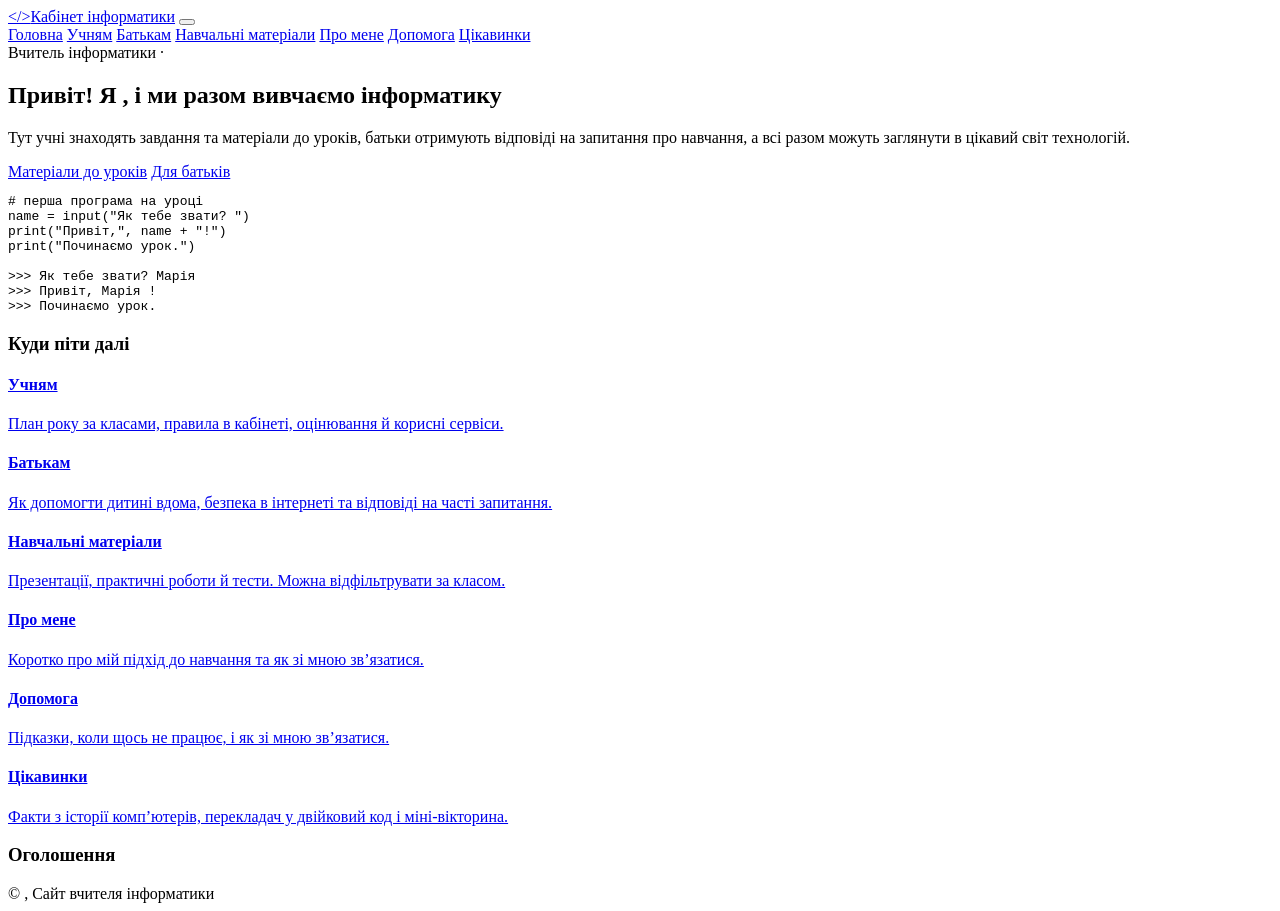
==== index.html @ 13287d4b "Add site files" ====
<!doctype html>
<html lang="uk">
<head>
  <meta charset="utf-8">
  <meta name="viewport" content="width=device-width, initial-scale=1">
  <title>Кабінет інформатики — Головна</title>
  <link rel="preconnect" href="https://fonts.googleapis.com">
  <link rel="preconnect" href="https://fonts.gstatic.com" crossorigin>
  <link rel="stylesheet" href="https://fonts.googleapis.com/css2?family=Unbounded:wght@500;600&family=Onest:wght@400;500;600&family=JetBrains+Mono:wght@400;500&display=swap">
  <link rel="stylesheet" href="style.css">
</head>
<body>
<header class="top">
  <div class="wrap bar">
    <a class="brand" href="index.html"><span class="mark" aria-hidden="true">&lt;/&gt;</span><span>Кабінет інформатики</span></a>
    <button class="theme" id="theme" type="button" aria-label="Змінити тему оформлення"></button>
    <nav class="tabs" id="tabs" aria-label="Розділи сайту">
      <a href="index.html" aria-current="page">Головна</a>
      <a href="students.html">Учням</a>
      <a href="parents.html">Батькам</a>
      <a href="materials.html">Навчальні матеріали</a>
      <a href="about.html">Про мене</a>
      <a href="help.html">Допомога</a>
      <a href="fun.html">Цікавинки</a>
    </nav>
  </div>
</header>

<main class="wrap">
  <section id="home" class="page" aria-labelledby="h-home">
    <div class="hero">
      <div class="stack">
        <span class="eyebrow">Вчитель інформатики · <span data-fill="school"></span></span>
        <h1 id="h-home">Привіт! Я <span data-fill="name"></span>, і ми разом вивчаємо інформатику</h1>
        <p class="lead">Тут учні знаходять завдання та матеріали до уроків, батьки отримують відповіді на запитання про навчання, а всі разом можуть заглянути в цікавий світ технологій.</p>
        <div class="row">
          <a class="btn fill" href="materials.html">Матеріали до уроків</a>
          <a class="btn line" href="parents.html">Для батьків</a>
        </div>
      </div>
      <div class="code" aria-label="Приклад програми мовою Python">
        <div class="dots" aria-hidden="true"><i></i><i></i><i></i></div>
        <pre><span class="dim"># перша програма на уроці</span>
name = <span class="kw">input</span>(<span class="str">"Як тебе звати? "</span>)
<span class="kw">print</span>(<span class="str">"Привіт,"</span>, name + <span class="str">"!"</span>)
<span class="kw">print</span>(<span class="str">"Починаємо урок."</span>)

<span class="dim">&gt;&gt;&gt; Як тебе звати? Марія</span>
<span class="dim">&gt;&gt;&gt; Привіт, Марія !</span>
<span class="dim">&gt;&gt;&gt; Починаємо урок.</span></pre>
      </div>
    </div>

    <div class="block">
      <h3>Куди піти далі</h3>
      <div class="grid">
        <a class="card qlink t-sage" href="students.html"><h4>Учням</h4><p>План року за класами, правила в кабінеті, оцінювання й корисні сервіси.</p></a>
        <a class="card qlink t-mint" href="parents.html"><h4>Батькам</h4><p>Як допомогти дитині вдома, безпека в інтернеті та відповіді на часті запитання.</p></a>
        <a class="card qlink t-butter" href="materials.html"><h4>Навчальні матеріали</h4><p>Презентації, практичні роботи й тести. Можна відфільтрувати за класом.</p></a>
        <a class="card qlink t-mint" href="about.html"><h4>Про мене</h4><p>Коротко про мій підхід до навчання та як зі мною зв’язатися.</p></a>
        <a class="card qlink t-butter" href="help.html"><h4>Допомога</h4><p>Підказки, коли щось не працює, і як зі мною зв’язатися.</p></a>
        <a class="card qlink t-sage" href="fun.html"><h4>Цікавинки</h4><p>Факти з історії комп’ютерів, перекладач у двійковий код і міні-вікторина.</p></a>
      </div>
    </div>

    <div class="block">
      <h3>Оголошення</h3>
      <div class="news" id="news"></div>
    </div>
  </section>
</main>

<footer>
  <div class="wrap">
    <span>© <span id="year"></span> <span data-fill="name"></span>, <span data-fill="school"></span></span>
    <span>Сайт вчителя інформатики</span>
  </div>
</footer>

<script src="script.js"></script>
</body>
</html>
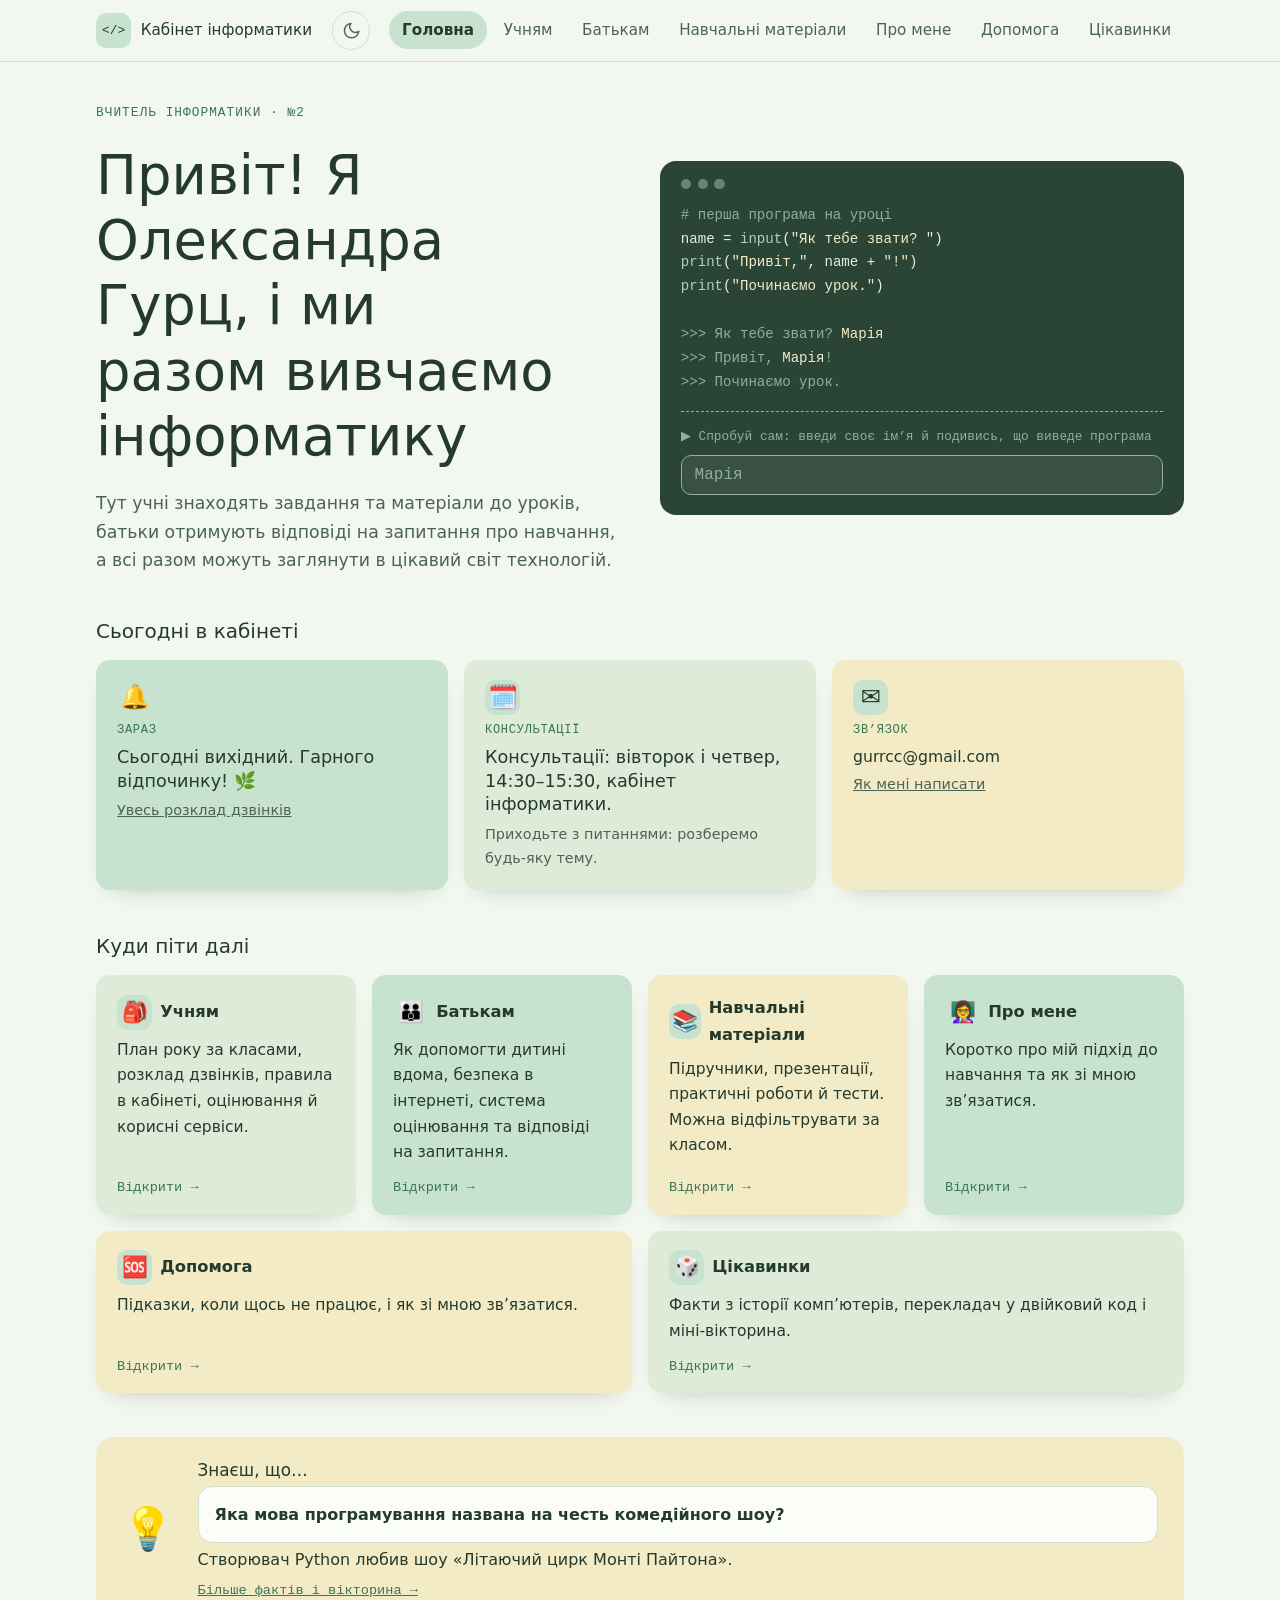
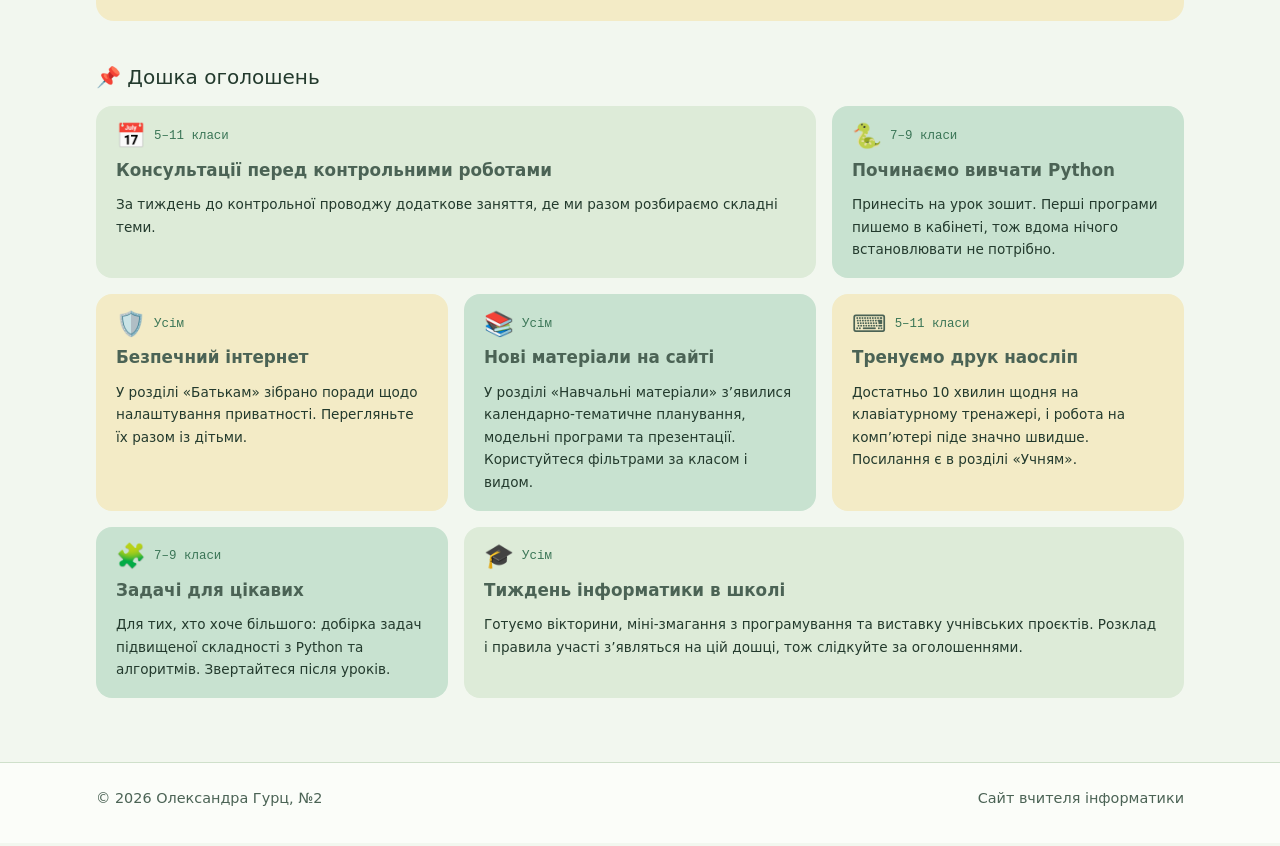
==== commit f04c2d6e: "Оновлено матеріали та сторінки" ====
--- a/index.html
+++ b/index.html
@@ -8,6 +8,51 @@
   <link rel="preconnect" href="https://fonts.gstatic.com" crossorigin>
   <link rel="stylesheet" href="https://fonts.googleapis.com/css2?family=Unbounded:wght@500;600&family=Onest:wght@400;500;600&family=JetBrains+Mono:wght@400;500&display=swap">
   <link rel="stylesheet" href="style.css">
+  <style>
+    /* Стилі лише для головної сторінки; кольори беруться зі змінних теми сайту */
+    .demo { display: flex; flex-direction: column; gap: 0.45rem; margin-top: 1rem; padding-top: 0.9rem; border-top: 1px dashed var(--code-dim); }
+    .demo label { font-size: 0.8rem; color: var(--code-dim); }
+    .code .inp { background: rgba(255, 255, 255, 0.07); color: var(--code-ink); border-color: var(--code-dim); }
+    .code .inp::placeholder { color: var(--code-dim); }
+    .code .hl { color: var(--code-str); }
+    .info { display: grid; gap: 1rem; grid-template-columns: repeat(auto-fit, minmax(min(100%, 250px), 1fr)); }
+    .info .card { gap: 0.35rem; }
+    .info .ico { font-size: 1.5rem; line-height: 1; }
+    .info .lab { font-family: var(--f-mono); font-size: 0.75rem; letter-spacing: 0.06em; text-transform: uppercase; color: var(--accent); }
+    .info .big { font-family: var(--f-display); font-size: 1.1rem; font-weight: 500; line-height: 1.35; color: var(--ink); }
+    .info .big b { color: var(--accent); }
+    .info .small { font-size: 0.9rem; color: var(--ink-2); }
+    .qgrid { display: grid; gap: 1rem; grid-template-columns: repeat(12, minmax(0, 1fr)); }
+    .qgrid > .qlink { grid-column: span 3; }
+    .qgrid > .qlink:nth-child(n+5) { grid-column: span 6; }
+    @media (max-width: 960px) { .qgrid > .qlink, .qgrid > .qlink:nth-child(n+5) { grid-column: span 6; } }
+    @media (max-width: 560px) { .qgrid > .qlink, .qgrid > .qlink:nth-child(n+5) { grid-column: span 12; } }
+    .qlink h4 { display: flex; align-items: center; gap: 0.5rem; }
+    .qlink .ico { font-size: 1.3rem; }
+    .qlink .go { margin-top: auto; padding-top: 0.4rem; font: 500 0.85rem var(--f-mono); color: var(--accent); }
+    .daily { display: grid; gap: 1.5rem; grid-template-columns: auto minmax(0, 1fr); align-items: center; padding: 1.4rem 1.6rem; border-radius: 18px; background: var(--butter); }
+    .daily .bulb { font-size: 2.6rem; line-height: 1; }
+    .daily h3 { font-size: 1.05rem; margin-bottom: 0.4rem; }
+    .daily .q { font-weight: 600; margin-bottom: 0.25rem; }
+    .daily .a { color: var(--ink); max-width: 68ch; }
+    .daily .more { margin-top: 0.6rem; font: 500 0.85rem var(--f-mono); }
+    @media (max-width: 520px) { .daily { grid-template-columns: 1fr; } }
+    .board { display: grid; gap: 1rem; grid-template-columns: repeat(auto-fill, minmax(min(100%, 300px), 1fr)); }
+    .note { position: relative; display: flex; flex-direction: column; gap: 0.55rem; padding: 1.1rem 1.25rem; border-radius: 16px; transition: transform 0.15s ease; }
+    .note:hover { transform: translateY(-2px); }
+    .note.pin { grid-column: span 2; box-shadow: inset 0 0 0 2px var(--accent); }
+    .note.wide { grid-column: span 2; }
+    .note-top { display: flex; flex-wrap: wrap; align-items: center; gap: 0.5rem; }
+    .note-ico { font-size: 1.5rem; line-height: 1; }
+    .note .tag { font: 500 0.78rem var(--f-mono); color: var(--accent); }
+    .note .badge { margin-left: auto; font: 600 0.72rem var(--f-mono); background: var(--surface); color: var(--ink); border-radius: 999px; padding: 0.12rem 0.6rem; }
+    .note .badge + .badge { margin-left: 0; }
+    .note h4 { margin: 0; font-size: 1.05rem; font-weight: 600; }
+    .note p { color: var(--ink); }
+    .note-date { margin-top: auto; padding-top: 0.3rem; font: 500 0.8rem var(--f-mono); color: var(--ink-2); }
+    @media (max-width: 700px) { .note.pin, .note.wide { grid-column: auto; } }
+    @media (prefers-reduced-motion: reduce) { .note { transition: none; } .note:hover { transform: none; } }
+  </style>
 </head>
 <body>
 <header class="top">
@@ -33,10 +78,6 @@
         <span class="eyebrow">Вчитель інформатики · <span data-fill="school"></span></span>
         <h1 id="h-home">Привіт! Я <span data-fill="name"></span>, і ми разом вивчаємо інформатику</h1>
         <p class="lead">Тут учні знаходять завдання та матеріали до уроків, батьки отримують відповіді на запитання про навчання, а всі разом можуть заглянути в цікавий світ технологій.</p>
-        <div class="row">
-          <a class="btn fill" href="materials.html">Матеріали до уроків</a>
-          <a class="btn line" href="parents.html">Для батьків</a>
-        </div>
       </div>
       <div class="code" aria-label="Приклад програми мовою Python">
         <div class="dots" aria-hidden="true"><i></i><i></i><i></i></div>
@@ -45,27 +86,65 @@
 <span class="kw">print</span>(<span class="str">"Привіт,"</span>, name + <span class="str">"!"</span>)
 <span class="kw">print</span>(<span class="str">"Починаємо урок."</span>)
 
-<span class="dim">&gt;&gt;&gt; Як тебе звати? Марія</span>
-<span class="dim">&gt;&gt;&gt; Привіт, Марія !</span>
+<span class="dim">&gt;&gt;&gt; Як тебе звати? </span><span class="hl" id="demoShow">Марія</span>
+<span class="dim">&gt;&gt;&gt; Привіт, </span><span class="hl" id="demoHi">Марія</span><span class="dim">!</span>
 <span class="dim">&gt;&gt;&gt; Починаємо урок.</span></pre>
+        <div class="demo">
+          <label for="demoName">▶ Спробуй сам: введи своє ім’я й подивись, що виведе програма</label>
+          <input class="inp" id="demoName" type="text" maxlength="20" placeholder="Марія" autocomplete="off">
+        </div>
+      </div>
+    </div>
+
+    <div class="block">
+      <h3>Сьогодні в кабінеті</h3>
+      <div class="info">
+        <div class="card t-mint">
+          <span class="ico" aria-hidden="true">🔔</span>
+          <span class="lab">Зараз</span>
+          <p class="big" id="homeBell" aria-live="polite">Завантаження…</p>
+          <a class="small" href="students.html#bells">Увесь розклад дзвінків</a>
+        </div>
+        <div class="card t-sage">
+          <span class="ico" aria-hidden="true">🗓️</span>
+          <span class="lab">Консультації</span>
+          <p class="big" data-fill="consult"></p>
+          <span class="small">Приходьте з питаннями: розберемо будь-яку тему.</span>
+        </div>
+        <div class="card t-butter">
+          <span class="ico" aria-hidden="true">✉️</span>
+          <span class="lab">Зв’язок</span>
+          <p class="big mono" style="font-size:0.98rem; overflow-wrap:anywhere" data-fill="email"></p>
+          <a class="small" href="help.html">Як мені написати</a>
+        </div>
       </div>
     </div>
 
     <div class="block">
       <h3>Куди піти далі</h3>
-      <div class="grid">
-        <a class="card qlink t-sage" href="students.html"><h4>Учням</h4><p>План року за класами, правила в кабінеті, оцінювання й корисні сервіси.</p></a>
-        <a class="card qlink t-mint" href="parents.html"><h4>Батькам</h4><p>Як допомогти дитині вдома, безпека в інтернеті та відповіді на часті запитання.</p></a>
-        <a class="card qlink t-butter" href="materials.html"><h4>Навчальні матеріали</h4><p>Презентації, практичні роботи й тести. Можна відфільтрувати за класом.</p></a>
-        <a class="card qlink t-mint" href="about.html"><h4>Про мене</h4><p>Коротко про мій підхід до навчання та як зі мною зв’язатися.</p></a>
-        <a class="card qlink t-butter" href="help.html"><h4>Допомога</h4><p>Підказки, коли щось не працює, і як зі мною зв’язатися.</p></a>
-        <a class="card qlink t-sage" href="fun.html"><h4>Цікавинки</h4><p>Факти з історії комп’ютерів, перекладач у двійковий код і міні-вікторина.</p></a>
+      <div class="grid qgrid">
+        <a class="card qlink t-sage" href="students.html"><h4><span class="ico" aria-hidden="true">🎒</span>Учням</h4><p>План року за класами, розклад дзвінків, правила в кабінеті, оцінювання й корисні сервіси.</p><span class="go">Відкрити →</span></a>
+        <a class="card qlink t-mint" href="parents.html"><h4><span class="ico" aria-hidden="true">👪</span>Батькам</h4><p>Як допомогти дитині вдома, безпека в інтернеті, система оцінювання та відповіді на запитання.</p><span class="go">Відкрити →</span></a>
+        <a class="card qlink t-butter" href="materials.html"><h4><span class="ico" aria-hidden="true">📚</span>Навчальні матеріали</h4><p>Підручники, презентації, практичні роботи й тести. Можна відфільтрувати за класом.</p><span class="go">Відкрити →</span></a>
+        <a class="card qlink t-mint" href="about.html"><h4><span class="ico" aria-hidden="true">👩‍🏫</span>Про мене</h4><p>Коротко про мій підхід до навчання та як зі мною зв’язатися.</p><span class="go">Відкрити →</span></a>
+        <a class="card qlink t-butter" href="help.html"><h4><span class="ico" aria-hidden="true">🆘</span>Допомога</h4><p>Підказки, коли щось не працює, і як зі мною зв’язатися.</p><span class="go">Відкрити →</span></a>
+        <a class="card qlink t-sage" href="fun.html"><h4><span class="ico" aria-hidden="true">🎲</span>Цікавинки</h4><p>Факти з історії комп’ютерів, перекладач у двійковий код і міні-вікторина.</p><span class="go">Відкрити →</span></a>
+      </div>
+    </div>
+
+    <div class="daily" id="daily" hidden>
+      <span class="bulb" aria-hidden="true">💡</span>
+      <div>
+        <h3>Знаєш, що…</h3>
+        <p class="q" id="dailyQ"></p>
+        <p class="a" id="dailyA"></p>
+        <p class="more"><a href="fun.html">Більше фактів і вікторина →</a></p>
       </div>
     </div>
 
     <div class="block">
-      <h3>Оголошення</h3>
-      <div class="news" id="news"></div>
+      <h3>📌 Дошка оголошень</h3>
+      <div class="board" id="news"></div>
     </div>
   </section>
 </main>
@@ -78,5 +157,52 @@
 </footer>
 
 <script src="script.js"></script>
+<script>
+(function () {
+  /* 1. Інтерактивна демо-програма в блоці з кодом */
+  const inp = document.getElementById('demoName');
+  const show = document.getElementById('demoShow');
+  const hi = document.getElementById('demoHi');
+  if (inp && show && hi) {
+    inp.addEventListener('input', () => {
+      const v = inp.value.trim() || 'Марія';
+      show.textContent = v;
+      hi.textContent = v;
+    });
+  }
+
+  /* 2. Що зараз: урок чи перерва. Час уроків змінюйте тут (і так само в students.html). */
+  const LESSONS = [
+    ['08:30', '09:15'], ['09:25', '10:10'], ['10:30', '11:15'], ['11:35', '12:20'],
+    ['12:30', '13:15'], ['13:25', '14:10'], ['14:20', '15:05']
+  ];
+  const toMin = t => { const [h, m] = t.split(':').map(Number); return h * 60 + m; };
+  const bell = document.getElementById('homeBell');
+  function tick() {
+    if (!bell) return;
+    const now = new Date(), day = now.getDay(), m = now.getHours() * 60 + now.getMinutes();
+    if (day === 0 || day === 6) { bell.innerHTML = 'Сьогодні вихідний. Гарного відпочинку! 🌿'; return; }
+    if (m < toMin(LESSONS[0][0])) { bell.innerHTML = `Перший урок о <b>${LESSONS[0][0]}</b>`; return; }
+    for (let i = 0; i < LESSONS.length; i++) {
+      const s = toMin(LESSONS[i][0]), e = toMin(LESSONS[i][1]);
+      if (m >= s && m < e) { bell.innerHTML = `Іде <b>${i + 1} урок</b>, до дзвінка <b>${e - m} хв</b>`; return; }
+      if (i < LESSONS.length - 1 && m >= e && m < toMin(LESSONS[i + 1][0])) {
+        bell.innerHTML = `Перерва. <b>${i + 2} урок</b> через <b>${toMin(LESSONS[i + 1][0]) - m} хв</b>`; return;
+      }
+    }
+    bell.innerHTML = 'Уроки закінчилися. Не забудь про домашнє завдання! 📚';
+  }
+  tick();
+  setInterval(tick, 30000);
+
+  /* 3. Факт дня: щодня інший, береться з вікторини */
+  if (typeof FACTS !== 'undefined' && FACTS.length) {
+    const f = FACTS[Math.floor(Date.now() / 86400000) % FACTS.length];
+    document.getElementById('dailyQ').textContent = f.q;
+    document.getElementById('dailyA').textContent = f.w;
+    document.getElementById('daily').hidden = false;
+  }
+})();
+</script>
 </body>
-</html>+</html>
--- a/style.css
+++ b/style.css
@@ -0,0 +1,323 @@
+:root {
+  --bg: #F2F7EF;
+  --surface: #FBFDF9;
+  --sage: #DDEBD8;
+  --mint: #C8E2D0;
+  --butter: #F3EBC6;
+  --ink: #233A2D;
+  --ink-2: #4B6355;
+  --line: #CFE0CB;
+  --accent: #3A7556;
+  --accent-fill: #A9D4B8;
+  --code-bg: #2A4435;
+  --code-ink: #E4F0E5;
+  --code-dim: #8FB09B;
+  --code-str: #F3EBC6;
+  --code-kw: #A9D4B8;
+  --ok: #3A7556;
+  --bad: #A5543F;
+  --f-display: 'Unbounded', 'Onest', system-ui, sans-serif;
+  --f-body: 'Onest', system-ui, -apple-system, 'Segoe UI', sans-serif;
+  --f-mono: 'JetBrains Mono', ui-monospace, 'SF Mono', Menlo, monospace;
+}
+
+@media (prefers-color-scheme: dark) {
+  :root:not([data-theme="light"]) {
+    --bg: #16231B; --surface: #1E2E24; --sage: #27392D; --mint: #2F4A3A; --butter: #3A3A24;
+    --ink: #E4F0E5; --ink-2: #A7BFAE; --line: #2F4437; --accent: #8FD0A8; --accent-fill: #3E6B52;
+    --code-bg: #0F1913; --code-ink: #E4F0E5; --code-dim: #7E9A88; --ok: #8FD0A8; --bad: #E19B85;
+    color-scheme: dark;
+  }
+}
+
+:root[data-theme="dark"] {
+  --bg: #16231B; --surface: #1E2E24; --sage: #27392D; --mint: #2F4A3A; --butter: #3A3A24;
+  --ink: #E4F0E5; --ink-2: #A7BFAE; --line: #2F4437; --accent: #8FD0A8; --accent-fill: #3E6B52;
+  --code-bg: #0F1913; --code-ink: #E4F0E5; --code-dim: #7E9A88; --ok: #8FD0A8; --bad: #E19B85;
+  color-scheme: dark;
+}
+
+* { box-sizing: border-box; }
+body { margin: 0; background: var(--bg); color: var(--ink); font: 400 16px/1.65 var(--f-body); }
+img { max-width: 100%; }
+[hidden] { display: none !important; }
+
+h1, h2, h3 { font-family: var(--f-display); font-weight: 500; line-height: 1.2; margin: 0; text-wrap: balance; }
+p { margin: 0; }
+a { color: var(--accent); }
+a:focus-visible, button:focus-visible, summary:focus-visible, input:focus-visible {
+  outline: 3px solid var(--accent); outline-offset: 2px; border-radius: 8px;
+}
+.wrap { width: 100%; max-width: 1120px; margin-inline: auto; padding-inline: 16px; }
+.mono { font-family: var(--f-mono); }
+
+/* Шапка */
+.top { position: sticky; top: env(safe-area-inset-top, 0px); z-index: 10; background: var(--bg); border-bottom: 1px solid var(--line); }
+.bar { display: grid; grid-template-columns: auto minmax(0, 1fr) auto; align-items: center; gap: 0.75rem 1.25rem; padding-block: 0.7rem; }
+.brand { display: flex; align-items: center; gap: 0.6rem; text-decoration: none; color: var(--ink); font-family: var(--f-display); font-weight: 500; font-size: 0.95rem; white-space: nowrap; }
+.mark { display: grid; place-items: center; width: 2.2rem; height: 2.2rem; border-radius: 10px; background: var(--mint); font-family: var(--f-mono); font-size: 0.8rem; font-weight: 500; color: var(--ink); }
+.tabs { display: flex; gap: 0.25rem; overflow-x: auto; scrollbar-width: none; min-width: 0; }
+.tabs::-webkit-scrollbar { display: none; }
+.tabs a { white-space: nowrap; text-decoration: none; color: var(--ink-2); padding: 0.4rem 0.8rem; border-radius: 999px; font-size: 0.95rem; font-weight: 500; }
+.tabs a:hover { background: var(--sage); color: var(--ink); }
+.tabs a[aria-current="page"] { background: var(--mint); color: var(--ink); font-weight: 600; }
+.theme { display: grid; place-items: center; width: 2.4rem; height: 2.4rem; padding: 0; color: var(--ink-2); background: transparent; border: 1px solid var(--line); border-radius: 50%; cursor: pointer; }
+.theme svg { width: 1.2rem; height: 1.2rem; fill: none; stroke: currentColor; stroke-width: 1.8; stroke-linecap: round; stroke-linejoin: round; }
+.theme:hover { background: var(--sage); color: var(--ink); }
+
+@media (max-width: 800px) {
+  .bar { grid-template-columns: minmax(0, 1fr) auto; }
+  .tabs { grid-column: 1 / -1; order: 3; margin-inline: -16px; padding-inline: 16px; }
+}
+
+/* Розділи */
+main { padding-block: 2.5rem 4rem; }
+.page { display: flex; flex-direction: column; gap: 2.75rem; }
+.head { display: flex; flex-direction: column; gap: 0.75rem; max-width: 62ch; }
+.eyebrow { font-family: var(--f-mono); font-size: 0.8rem; letter-spacing: 0.08em; text-transform: uppercase; color: var(--accent); }
+.head h2 { font-size: clamp(1.7rem, 4.5vw, 2.6rem); }
+.lead { color: var(--ink-2); font-size: 1.08rem; }
+.block { display: flex; flex-direction: column; gap: 1.1rem; }
+.block > h3 { font-size: 1.15rem; }
+.grid { display: grid; gap: 1rem; grid-template-columns: repeat(auto-fill, minmax(min(100%, 260px), 1fr)); }
+.card { background: var(--surface); border: 1px solid var(--line); border-radius: 14px; padding: 1.15rem 1.25rem; display: flex; flex-direction: column; gap: 0.5rem; min-width: 0; }
+.card h4 { margin: 0; font-size: 1.02rem; font-weight: 600; }
+.card p { color: var(--ink-2); font-size: 0.97rem; }
+.t-sage { background: var(--sage); border-color: transparent; }
+.t-mint { background: var(--mint); border-color: transparent; }
+.t-butter { background: var(--butter); border-color: transparent; }
+.t-sage p, .t-mint p, .t-butter p { color: var(--ink); }
+.split { display: grid; gap: 2.5rem 3rem; grid-template-columns: repeat(auto-fit, minmax(min(100%, 320px), 1fr)); align-items: start; }
+.col { min-width: 0; }
+
+.btn { display: inline-flex; align-items: center; gap: 0.5rem; font: 600 0.97rem var(--f-body); padding: 0.65rem 1.15rem; border-radius: 12px; text-decoration: none; border: 1px solid transparent; cursor: pointer; }
+.btn.fill { background: var(--accent-fill); color: var(--ink); }
+.btn.fill:hover { background: var(--mint); }
+.btn.line { background: transparent; border-color: var(--line); color: var(--ink); }
+.btn.line:hover { background: var(--sage); }
+.row { display: flex; flex-wrap: wrap; gap: 0.75rem; }
+
+.chips { display: flex; flex-wrap: wrap; gap: 0.5rem; }
+.chip { font: 500 0.9rem var(--f-body); color: var(--ink-2); background: transparent; border: 1px solid var(--line); border-radius: 999px; padding: 0.35rem 0.9rem; cursor: pointer; }
+.chip:hover { background: var(--sage); color: var(--ink); }
+.chip[aria-pressed="true"] { background: var(--mint); border-color: transparent; color: var(--ink); font-weight: 600; }
+
+.list { margin: 0; padding: 0; list-style: none; display: flex; flex-direction: column; gap: 0.7rem; }
+.list li { position: relative; padding-left: 1.5rem; }
+.list li::before { content: ""; position: absolute; left: 0; top: 0.62em; width: 0.6rem; height: 0.6rem; border-radius: 3px; background: var(--accent-fill); }
+.list b { font-weight: 600; }
+
+/* Головна */
+.hero { display: grid; gap: 2.5rem; grid-template-columns: repeat(auto-fit, minmax(min(100%, 340px), 1fr)); align-items: center; }
+.hero h1 { font-size: clamp(2rem, 6vw, 3.4rem); }
+.hero .stack { display: flex; flex-direction: column; gap: 1.25rem; min-width: 0; }
+.code { background: var(--code-bg); color: var(--code-ink); border-radius: 16px; padding: 1.1rem 1.3rem 1.3rem; font-family: var(--f-mono); font-size: 0.88rem; line-height: 1.7; min-width: 0; }
+.code .dots { display: flex; gap: 0.4rem; margin-bottom: 0.9rem; }
+.code .dots i { width: 0.65rem; height: 0.65rem; border-radius: 50%; background: var(--code-dim); opacity: 0.6; }
+.code pre { margin: 0; overflow-x: auto; font: inherit; }
+.code .kw { color: var(--code-kw); }
+.code .str { color: var(--code-str); }
+.code .dim { color: var(--code-dim); }
+.qlink { text-decoration: none; color: var(--ink); transition: transform 0.15s ease; }
+.qlink:hover { transform: translateY(-2px); }
+.qlink .path { font-family: var(--f-mono); font-size: 0.78rem; color: var(--ink-2); }
+.news { display: flex; flex-direction: column; }
+.news article { display: grid; grid-template-columns: 8.5rem minmax(0, 1fr); gap: 0.4rem 1.5rem; padding-block: 1rem; border-top: 1px solid var(--line); }
+.news article:last-child { border-bottom: 1px solid var(--line); }
+.news .tag { font-family: var(--f-mono); font-size: 0.8rem; color: var(--accent); padding-top: 0.2rem; }
+.news h4 { margin: 0 0 0.2rem; font-size: 1.02rem; font-weight: 600; }
+.news p { color: var(--ink-2); }
+@media (max-width: 560px) { .news article { grid-template-columns: 1fr; } }
+
+/* Учням */
+.topics { display: flex; flex-direction: column; gap: 0.6rem; margin: 0; padding: 0; list-style: none; counter-reset: t; }
+.topics li { display: flex; gap: 0.9rem; align-items: baseline; background: var(--surface); border: 1px solid var(--line); border-radius: 12px; padding: 0.75rem 1rem; }
+.topics li::before { counter-increment: t; content: counter(t); font-family: var(--f-mono); font-size: 0.8rem; color: var(--accent); min-width: 1.2rem; }
+.rules { counter-reset: r; }
+.rules li { padding-left: 2.2rem; }
+.rules li::before { counter-increment: r; content: counter(r); background: var(--mint); color: var(--ink); width: 1.5rem; height: 1.5rem; top: 0.1em; border-radius: 8px; display: grid; place-items: center; font: 500 0.75rem var(--f-mono); }
+.tool { text-decoration: none; color: var(--ink); }
+.tool:hover { background: var(--sage); }
+.tool .host { font-family: var(--f-mono); font-size: 0.78rem; color: var(--accent); }
+
+/* Питання */
+details { background: var(--surface); border: 1px solid var(--line); border-radius: 12px; }
+details + details { margin-top: 0.6rem; }
+summary { cursor: pointer; padding: 0.9rem 1.1rem; font-weight: 600; list-style: none; display: flex; justify-content: space-between; gap: 1rem; align-items: baseline; }
+summary::-webkit-details-marker { display: none; }
+summary::after { content: "+"; font-family: var(--f-mono); color: var(--accent); }
+details[open] summary::after { content: "−"; }
+details[open] { background: var(--sage); border-color: transparent; }
+details .ans { padding: 0 1.1rem 1rem; color: var(--ink); max-width: 66ch; }
+
+/* Матеріали */
+.filters { display: flex; flex-direction: column; gap: 0.8rem; }
+.filters .lab { font-family: var(--f-mono); font-size: 0.78rem; letter-spacing: 0.06em; text-transform: uppercase; color: var(--ink-2); margin-right: 0.4rem; }
+.frow { display: flex; flex-wrap: wrap; gap: 0.5rem; align-items: center; }
+.mat { gap: 0.7rem; }
+.mat .meta { display: flex; flex-wrap: wrap; gap: 0.4rem; }
+.pill { font: 500 0.75rem var(--f-mono); background: var(--sage); color: var(--ink); border-radius: 999px; padding: 0.15rem 0.6rem; }
+.pill.alt { background: var(--butter); }
+.mat .act { margin-top: auto; padding-top: 0.4rem; }
+.soon { font: 500 0.85rem var(--f-mono); color: var(--ink-2); }
+.count { font-family: var(--f-mono); font-size: 0.85rem; color: var(--ink-2); }
+.empty { padding: 2rem; border: 1px dashed var(--line); border-radius: 14px; color: var(--ink-2); }
+
+/* Про мене */
+.about { display: grid; gap: 2rem 3rem; grid-template-columns: repeat(auto-fit, minmax(min(100%, 300px), 1fr)); align-items: start; }
+.mono-card { background: var(--mint); border-radius: 20px; padding: 1.5rem; display: flex; flex-direction: column; gap: 1.25rem; }
+.initials { width: 6rem; height: 6rem; border-radius: 22px; background: var(--butter); display: grid; place-items: center; font: 500 1.9rem var(--f-display); color: var(--ink); }
+dl.facts { margin: 0; display: grid; grid-template-columns: auto minmax(0, 1fr); gap: 0.55rem 1rem; }
+dl.facts dt { font-family: var(--f-mono); font-size: 0.78rem; color: var(--ink-2); padding-top: 0.2rem; text-transform: uppercase; letter-spacing: 0.05em; }
+dl.facts dd { margin: 0; font-weight: 500; overflow-wrap: anywhere; }
+.prose { display: flex; flex-direction: column; gap: 1rem; max-width: 62ch; }
+.prose p { color: var(--ink); }
+
+/* Допомога */
+.contact { display: flex; flex-wrap: wrap; gap: 0.75rem 1rem; align-items: center; }
+.addr { font-family: var(--f-mono); font-size: 0.95rem; background: var(--surface); border: 1px solid var(--line); padding: 0.55rem 0.9rem; border-radius: 10px; overflow-wrap: anywhere; user-select: all; }
+.route { display: grid; grid-template-columns: minmax(0, 1fr) minmax(0, 1.2fr); gap: 0.25rem 1.5rem; padding-block: 0.85rem; border-top: 1px solid var(--line); }
+.route:last-child { border-bottom: 1px solid var(--line); }
+.route b { font-weight: 600; }
+.route span { color: var(--ink-2); }
+@media (max-width: 560px) { .route { grid-template-columns: 1fr; } }
+
+/* Цікавинки */
+.fact { gap: 0.6rem; }
+.fact .yr { font: 500 1.7rem var(--f-display); color: var(--accent); }
+.tool-box { display: flex; flex-direction: column; gap: 0.8rem; }
+.tool-box label { font-weight: 600; font-size: 0.95rem; }
+.inp { font: 500 1rem var(--f-mono); color: var(--ink); background: var(--bg); border: 1px solid var(--line); border-radius: 10px; padding: 0.6rem 0.8rem; width: 100%; }
+.out { font-family: var(--f-mono); font-size: 0.92rem; background: var(--code-bg); color: var(--code-ink); border-radius: 10px; padding: 0.7rem 0.9rem; min-height: 2.8rem; overflow-wrap: anywhere; line-height: 1.7; }
+.note { font-size: 0.85rem; color: var(--ink-2); }
+.quiz { display: flex; flex-direction: column; gap: 1.2rem; }
+.q { display: flex; flex-direction: column; gap: 0.6rem; }
+.q p { font-weight: 600; }
+.opts { display: flex; flex-wrap: wrap; gap: 0.5rem; }
+.opt { font: 500 0.95rem var(--f-body); color: var(--ink); background: var(--surface); border: 1px solid var(--line); border-radius: 10px; padding: 0.45rem 0.95rem; cursor: pointer; }
+.opt:hover:not(:disabled) { background: var(--sage); }
+.opt.right { background: var(--mint); border-color: var(--ok); }
+.opt.wrong { border-color: var(--bad); color: var(--bad); }
+.opt:disabled { cursor: default; }
+.why { font-size: 0.92rem; color: var(--ink-2); min-height: 1.4em; }
+.score { font-family: var(--f-mono); font-size: 0.9rem; color: var(--accent); }
+
+footer { border-top: 1px solid var(--line); padding-block: 1.5rem 2rem; color: var(--ink-2); font-size: 0.9rem; }
+footer .wrap { display: flex; flex-wrap: wrap; justify-content: space-between; gap: 0.5rem 1.5rem; }
+
+@media (prefers-reduced-motion: reduce) { .qlink { transition: none; } .qlink:hover { transform: none; } }
+
+/* Сертифікати */
+.certs { width: 100%; max-width: 860px; display: flex; flex-direction: column; gap: 1rem; }
+.cslides { display: flex; flex-direction: column; gap: 2rem; }
+.cslide { margin: 0; }
+.cslide a { display: block; }
+.cslide img { display: block; width: 100%; height: auto; border-radius: 10px; }
+.certs figcaption, .ccap { display: flex; flex-direction: column; gap: 0.4rem; padding: 0.75rem 0.25rem 0; }
+.certs figcaption h4, .ccap h4 { margin: 0; font-size: 1.02rem; font-weight: 600; }
+.certs figcaption p, .ccap p { color: var(--ink-2); font-size: 0.95rem; }
+.cmeta { display: flex; flex-wrap: wrap; gap: 0.4rem; }
+.ccap { padding-top: 0; }
+
+.certs.js .cslides { display: block; aspect-ratio: 1.42 / 1; }
+.certs.js .cslide { height: 100%; }
+.certs.js .cslide a { height: 100%; }
+.certs.js .cslide img { height: 100%; object-fit: contain; }
+.certs.js .cslide figcaption { display: none; }
+.cstage { position: relative; background: var(--sage); border-radius: 18px; padding: 0.75rem; touch-action: pan-y; }
+.cnav { position: absolute; top: 50%; transform: translateY(-50%); z-index: 1; display: grid; place-items: center; width: 2.8rem; height: 2.8rem; padding: 0; color: var(--ink); background: var(--surface); border: 1px solid var(--line); border-radius: 50%; cursor: pointer; opacity: 0.94; }
+.cnav:hover { background: var(--mint); opacity: 1; }
+.cnav.prev { left: 1.25rem; }
+.cnav.next { right: 1.25rem; }
+.cnav svg { width: 1.3rem; height: 1.3rem; fill: none; stroke: currentColor; stroke-width: 2; stroke-linecap: round; stroke-linejoin: round; }
+.cbar { display: flex; align-items: center; justify-content: space-between; gap: 1rem; padding-inline: 0.25rem; }
+.cdots { display: flex; flex-wrap: wrap; gap: 0.6rem; }
+.dot { position: relative; width: 0.75rem; height: 0.75rem; padding: 0; background: transparent; border: 1.5px solid var(--accent); border-radius: 50%; cursor: pointer; }
+.dot::after { content: ""; position: absolute; inset: -0.6rem; }
+.dot[aria-current="true"] { background: var(--accent); }
+.cnt { font: 500 0.85rem var(--f-mono); color: var(--ink-2); }
+@media (max-width: 560px) {
+  .cstage { padding: 0.4rem; border-radius: 14px; }
+  .cnav { width: 2.4rem; height: 2.4rem; }
+  .cnav.prev { left: 0.6rem; }
+  .cnav.next { right: 0.6rem; }
+}
+
+/* Збільшений перегляд сертифіката */
+.clb { width: 100%; height: 100%; max-width: none; max-height: none; margin: 0; padding: 0; border: 0; background: transparent; color: var(--ink); }
+.clb::backdrop { background: rgba(10, 20, 14, 0.86); }
+.clb-in { position: relative; width: 100%; height: 100%; display: flex; flex-direction: column; align-items: center; justify-content: center; gap: 0.75rem; padding: 4rem 1rem 1rem; }
+.clb img { display: block; max-width: min(100%, 1200px); max-height: calc(100vh - 9rem); width: auto; height: auto; border-radius: 8px; background: var(--surface); }
+.clb-cap { max-width: 70ch; text-align: center; font-size: 0.95rem; color: #E4F0E5; }
+.clb-x { position: absolute; top: calc(env(safe-area-inset-top, 0px) + 0.75rem); right: 0.75rem; z-index: 2; display: grid; place-items: center; width: 2.8rem; height: 2.8rem; padding: 0; color: var(--ink); background: var(--surface); border: 1px solid var(--line); border-radius: 50%; cursor: pointer; }
+.clb-x:hover { background: var(--mint); }
+.clb-x svg { width: 1.3rem; height: 1.3rem; fill: none; stroke: currentColor; stroke-width: 2; stroke-linecap: round; }
+.clb .cnav.prev { left: 0.75rem; }
+.clb .cnav.next { right: 0.75rem; }
+
+/* Сертифікати по центру */
+.certs-block { align-items: center; text-align: center; }
+.certs-block .certs { margin-inline: auto; }
+.certs-block .ccap, .certs-block figcaption { align-items: center; text-align: center; }
+.certs-block .cmeta { justify-content: center; }
+
+/* Перегляд підручників */
+.pdfv { width: min(1100px, 96vw); height: 92vh; max-width: none; max-height: none; padding: 0; border: 1px solid var(--line); border-radius: 16px; background: var(--surface); color: var(--ink); overflow: hidden; }
+.pdfv[open] { display: flex; }
+.pdfv::backdrop { background: rgba(10, 20, 14, 0.86); }
+.pdfv-in { display: flex; flex-direction: column; width: 100%; height: 100%; }
+.pdfv-bar { display: flex; align-items: center; gap: 0.75rem; padding: 0.6rem 0.9rem; border-bottom: 1px solid var(--line); }
+.pdfv-t { flex: 1; min-width: 0; margin: 0; font: 600 1rem var(--f-body); overflow: hidden; text-overflow: ellipsis; white-space: nowrap; }
+.pdfv-open { padding: 0.45rem 0.9rem; font-size: 0.9rem; white-space: nowrap; }
+.pdfv-x { display: grid; place-items: center; flex: none; width: 2.4rem; height: 2.4rem; padding: 0; color: var(--ink); background: var(--surface); border: 1px solid var(--line); border-radius: 50%; cursor: pointer; }
+.pdfv-x:hover { background: var(--mint); }
+.pdfv-x svg { width: 1.2rem; height: 1.2rem; fill: none; stroke: currentColor; stroke-width: 2; stroke-linecap: round; }
+.pdfv-frame { flex: 1; width: 100%; border: 0; background: #fff; }
+@media (max-width: 560px) { .pdfv { width: 100vw; height: 100dvh; border-radius: 0; } }
+
+/* ===== Покращення оформлення ===== */
+.top { background: color-mix(in srgb, var(--bg) 85%, transparent); backdrop-filter: blur(10px); -webkit-backdrop-filter: blur(10px); }
+.brand .mark { transition: transform 0.25s ease; }
+.brand:hover .mark { transform: rotate(-8deg) scale(1.06); }
+.tabs a, .chip, .btn, .opt { transition: background 0.18s ease, color 0.18s ease, transform 0.18s ease, box-shadow 0.18s ease; }
+.btn:hover:not(:disabled) { transform: translateY(-1px); box-shadow: 0 6px 16px -8px var(--accent); }
+.btn:active:not(:disabled) { transform: translateY(0); }
+.btn:disabled { opacity: 0.6; cursor: progress; }
+.card { box-shadow: 0 10px 24px -18px rgba(35,58,45,0.45); transition: transform 0.2s ease, box-shadow 0.2s ease; }
+.grid .card:hover { transform: translateY(-4px); box-shadow: 0 16px 30px -16px rgba(35,58,45,0.5); }
+.head h2 { position: relative; padding-bottom: 0.9rem; }
+.head h2::after { content: ""; position: absolute; left: 0; bottom: 0; width: 4.5rem; height: 5px; border-radius: 999px; background: linear-gradient(90deg, var(--accent), var(--accent-fill)); }
+.block > h3 { display: flex; align-items: center; gap: 0.6rem; font-size: 1.25rem; }
+.ico { display: inline-grid; place-items: center; width: 2.2rem; height: 2.2rem; font-size: 1.1rem; border-radius: 10px; background: var(--mint); }
+.fact .yr { align-self: flex-start; font-size: 1.35rem; padding: 0.1rem 0.75rem; border-radius: 999px; background: var(--surface); border: 1px solid var(--line); }
+.fact h4 { font-size: 1.1rem; }
+.inp:focus-visible { border-color: var(--accent); }
+.out { border-left: 4px solid var(--accent-fill); }
+.opt:hover:not(:disabled) { transform: translateX(3px); }
+.opt.right::before { content: "✓ "; }
+.q { padding: 0.9rem 1rem; background: var(--surface); border: 1px solid var(--line); border-radius: 14px; }
+.q p { display: flex; gap: 0.6rem; align-items: baseline; }
+.qn { flex: none; display: inline-grid; place-items: center; width: 1.5rem; height: 1.5rem; border-radius: 8px; background: var(--butter); font: 500 0.78rem var(--f-mono); }
+.qbar { height: 6px; border-radius: 999px; background: var(--line); overflow: hidden; }
+.qbar i { display: block; height: 100%; width: 0; background: var(--accent); border-radius: inherit; transition: width 0.4s ease; }
+.score { display: flex; align-items: center; flex-wrap: wrap; gap: 0.75rem; font-size: 1rem; }
+.play { gap: 1.25rem; }
+.play-pane { box-shadow: 0 14px 34px -22px rgba(35,58,45,0.6); }
+.play-status { padding: 0.1rem 0.6rem; border-radius: 999px; background: var(--sage); }
+.play-status:empty { display: none; }
+footer { background: var(--surface); }
+.reveal { opacity: 0; transform: translateY(18px); transition: opacity 0.6s ease, transform 0.6s ease; }
+.reveal.in { opacity: 1; transform: none; }
+@media (prefers-reduced-motion: reduce) { *, *::before, *::after { transition: none !important; animation: none !important; } .reveal { opacity: 1; transform: none; } }
+
+.split { align-items: stretch; }
+.split > .col > .tool-box { flex: 1; }
+.funfact { display: flex; gap: 0.75rem; align-items: flex-start; padding: 0.8rem 1rem; border-radius: 12px; background: var(--butter); color: var(--ink); font-size: 0.93rem; line-height: 1.55; }
+.funfact .ico { flex: none; width: 2rem; height: 2rem; background: var(--surface); }
+
+.split > .col.block { align-self: stretch; }
+.quiz { flex: 1; gap: 1rem; }
+.quiz .q { flex: 1; justify-content: center; }
+@media (max-width: 700px) { .quiz .q { flex: none; } }
+
+.score:empty { display: none; }
